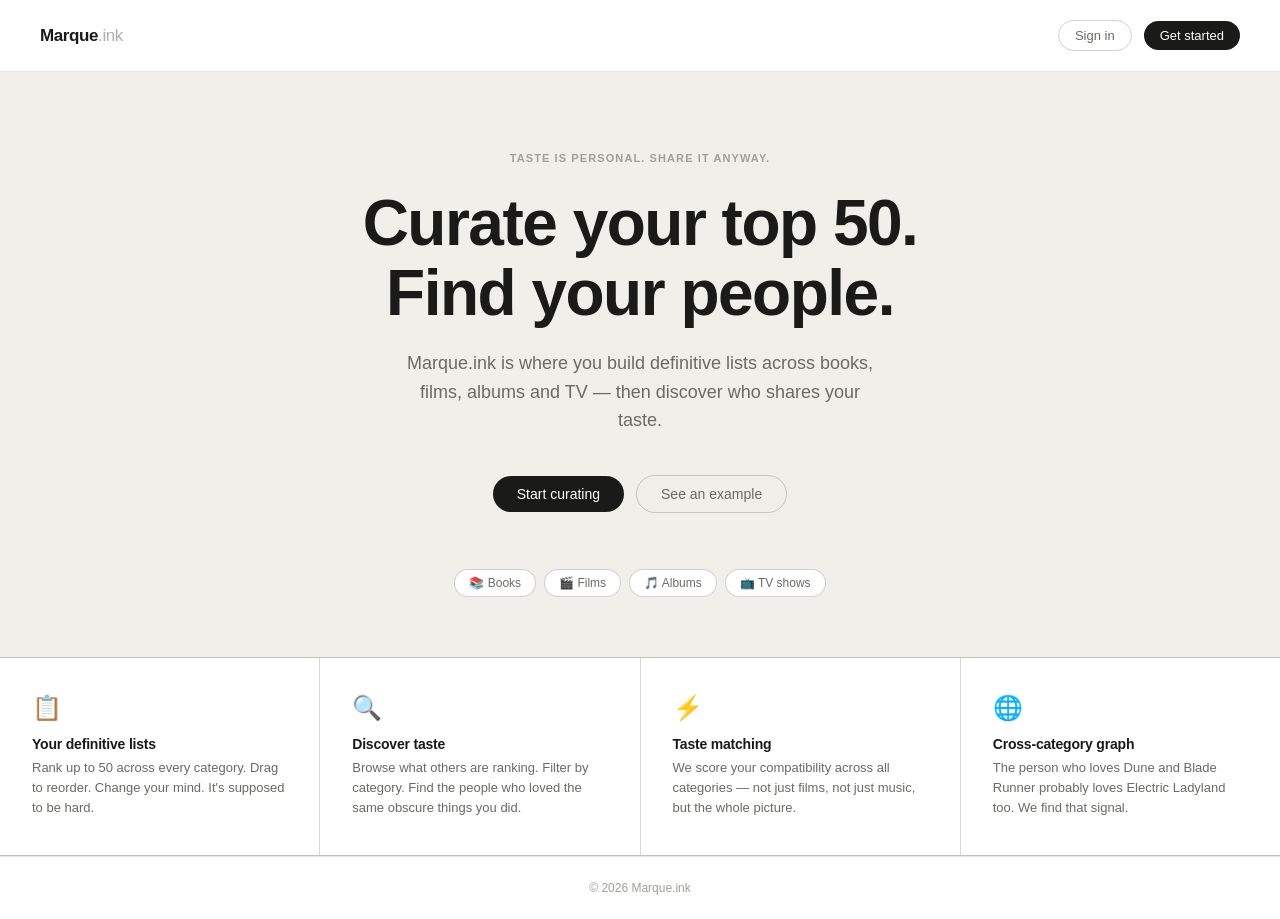
==== landing.htm @ 8df38e77 "checkpoint" ====
<!DOCTYPE html>
<html lang="en">
<head>
  <meta charset="UTF-8"/>
  <meta name="viewport" content="width=device-width, initial-scale=1.0"/>
  <title>Marque.ink — Curate your taste</title>
  <!-- Google tag (gtag.js) -->
  <script async src="https://www.googletagmanager.com/gtag/js?id=G-0Q4K1Z5866"></script>
  <script>
    window.dataLayer = window.dataLayer || [];
    function gtag(){dataLayer.push(arguments);}
    gtag('js', new Date());
    gtag('config', 'G-0Q4K1Z5866');
  </script>
  <style>
    *, *::before, *::after { box-sizing: border-box; margin: 0; padding: 0; }

    :root {
      --bg:      #ffffff;
      --bg2:     #f7f6f3;
      --bg3:     #f0efe9;
      --text:    #1a1a18;
      --text2:   #6b6a65;
      --text3:   #a09f9a;
      --border:  rgba(0,0,0,0.1);
      --border2: rgba(0,0,0,0.18);
    }

    @media (prefers-color-scheme: dark) {
      :root {
        --bg:     #141413;
        --bg2:    #1e1d1b;
        --bg3:    #252421;
        --text:   #e8e6df;
        --text2:  #9a9890;
        --text3:  #5e5d58;
        --border: rgba(255,255,255,0.08);
        --border2:rgba(255,255,255,0.14);
      }
    }

    html, body { height: 100%; }
    body {
      font-family: -apple-system, BlinkMacSystemFont, "Segoe UI", sans-serif;
      font-size: 15px;
      color: var(--text);
      background: var(--bg3);
      -webkit-font-smoothing: antialiased;
      display: flex;
      flex-direction: column;
      min-height: 100vh;
    }

    /* ── Nav ── */
    nav {
      display: flex;
      align-items: center;
      justify-content: space-between;
      padding: 20px 40px;
      background: var(--bg);
      border-bottom: 0.5px solid var(--border);
    }

    .logo { font-size: 17px; font-weight: 600; letter-spacing: -0.4px; color: var(--text); text-decoration: none; }
    .logo-muted { opacity: 0.35; font-weight: 400; }

    .nav-cta {
      display: flex; align-items: center; gap: 12px;
    }
    .btn-ghost {
      font-size: 13px; font-weight: 500; color: var(--text2); text-decoration: none;
      padding: 7px 16px; border-radius: 100px; border: 0.5px solid var(--border2);
      transition: all 0.13s;
    }
    .btn-ghost:hover { color: var(--text); border-color: var(--text); }
    .btn-solid {
      font-size: 13px; font-weight: 500; color: var(--bg); background: var(--text);
      text-decoration: none; padding: 7px 16px; border-radius: 100px;
      transition: opacity 0.13s;
    }
    .btn-solid:hover { opacity: 0.8; }

    /* ── Hero ── */
    .hero {
      flex: 1;
      display: flex;
      flex-direction: column;
      align-items: center;
      justify-content: center;
      text-align: center;
      padding: 80px 24px 60px;
    }

    .hero-eyebrow {
      font-size: 11px; font-weight: 600; letter-spacing: 0.1em; text-transform: uppercase;
      color: var(--text3); margin-bottom: 24px;
    }

    .hero-title {
      font-size: clamp(36px, 6vw, 64px);
      font-weight: 600;
      letter-spacing: -1.5px;
      line-height: 1.1;
      max-width: 720px;
      margin-bottom: 20px;
    }

    .hero-sub {
      font-size: clamp(15px, 2vw, 18px);
      color: var(--text2);
      max-width: 480px;
      line-height: 1.6;
      margin-bottom: 40px;
    }

    .hero-actions {
      display: flex; gap: 12px; align-items: center; flex-wrap: wrap; justify-content: center;
    }
    .hero-actions .btn-solid { font-size: 14px; padding: 10px 24px; }
    .hero-actions .btn-ghost { font-size: 14px; padding: 10px 24px; }

    /* ── Categories strip ── */
    .cats {
      display: flex; gap: 8px; justify-content: center; flex-wrap: wrap;
      margin-top: 56px;
    }
    .cat-pill {
      display: flex; align-items: center; gap: 6px;
      font-size: 12px; font-weight: 500; color: var(--text2);
      padding: 6px 14px; border-radius: 100px;
      border: 0.5px solid var(--border2);
      background: var(--bg);
    }

    /* ── Feature grid ── */
    .features {
      display: grid;
      grid-template-columns: repeat(auto-fit, minmax(220px, 1fr));
      gap: 1px;
      background: var(--border);
      border-top: 0.5px solid var(--border);
      border-bottom: 0.5px solid var(--border);
    }
    .feature {
      background: var(--bg);
      padding: 36px 32px;
    }
    .feature-icon { font-size: 24px; margin-bottom: 14px; }
    .feature-title { font-size: 14px; font-weight: 600; margin-bottom: 6px; letter-spacing: -0.2px; }
    .feature-desc { font-size: 13px; color: var(--text2); line-height: 1.55; }

    /* ── Footer ── */
    footer {
      text-align: center;
      padding: 24px;
      font-size: 12px;
      color: var(--text3);
      background: var(--bg);
      border-top: 0.5px solid var(--border);
    }

    @media (max-width: 600px) {
      nav { padding: 16px 20px; }
      .hero { padding: 60px 20px 48px; }
      .features { grid-template-columns: 1fr; }
      .feature { padding: 28px 24px; }
    }
  </style>
</head>
<body>

  <nav>
    <a class="logo" href="/">Marque<span class="logo-muted">.ink</span></a>
    <div class="nav-cta">
      <a class="btn-ghost" href="/index.html">Sign in</a>
      <a class="btn-solid" href="/index.html">Get started</a>
    </div>
  </nav>

  <section class="hero">
    <div class="hero-eyebrow">Taste is personal. Share it anyway.</div>
    <h1 class="hero-title">Curate your top 50.<br>Find your people.</h1>
    <p class="hero-sub">Marque.ink is where you build definitive lists across books, films, albums and TV — then discover who shares your taste.</p>
    <div class="hero-actions">
      <a class="btn-solid" href="/index.html">Start curating</a>
      <a class="btn-ghost" href="/index.html">See an example</a>
    </div>
    <div class="cats">
      <div class="cat-pill">📚 Books</div>
      <div class="cat-pill">🎬 Films</div>
      <div class="cat-pill">🎵 Albums</div>
      <div class="cat-pill">📺 TV shows</div>
    </div>
  </section>

  <div class="features">
    <div class="feature">
      <div class="feature-icon">📋</div>
      <div class="feature-title">Your definitive lists</div>
      <div class="feature-desc">Rank up to 50 across every category. Drag to reorder. Change your mind. It's supposed to be hard.</div>
    </div>
    <div class="feature">
      <div class="feature-icon">🔍</div>
      <div class="feature-title">Discover taste</div>
      <div class="feature-desc">Browse what others are ranking. Filter by category. Find the people who loved the same obscure things you did.</div>
    </div>
    <div class="feature">
      <div class="feature-icon">⚡</div>
      <div class="feature-title">Taste matching</div>
      <div class="feature-desc">We score your compatibility across all categories — not just films, not just music, but the whole picture.</div>
    </div>
    <div class="feature">
      <div class="feature-icon">🌐</div>
      <div class="feature-title">Cross-category graph</div>
      <div class="feature-desc">The person who loves Dune and Blade Runner probably loves Electric Ladyland too. We find that signal.</div>
    </div>
  </div>

  <footer>
    &copy; 2026 Marque.ink
  </footer>

</body>
</html>
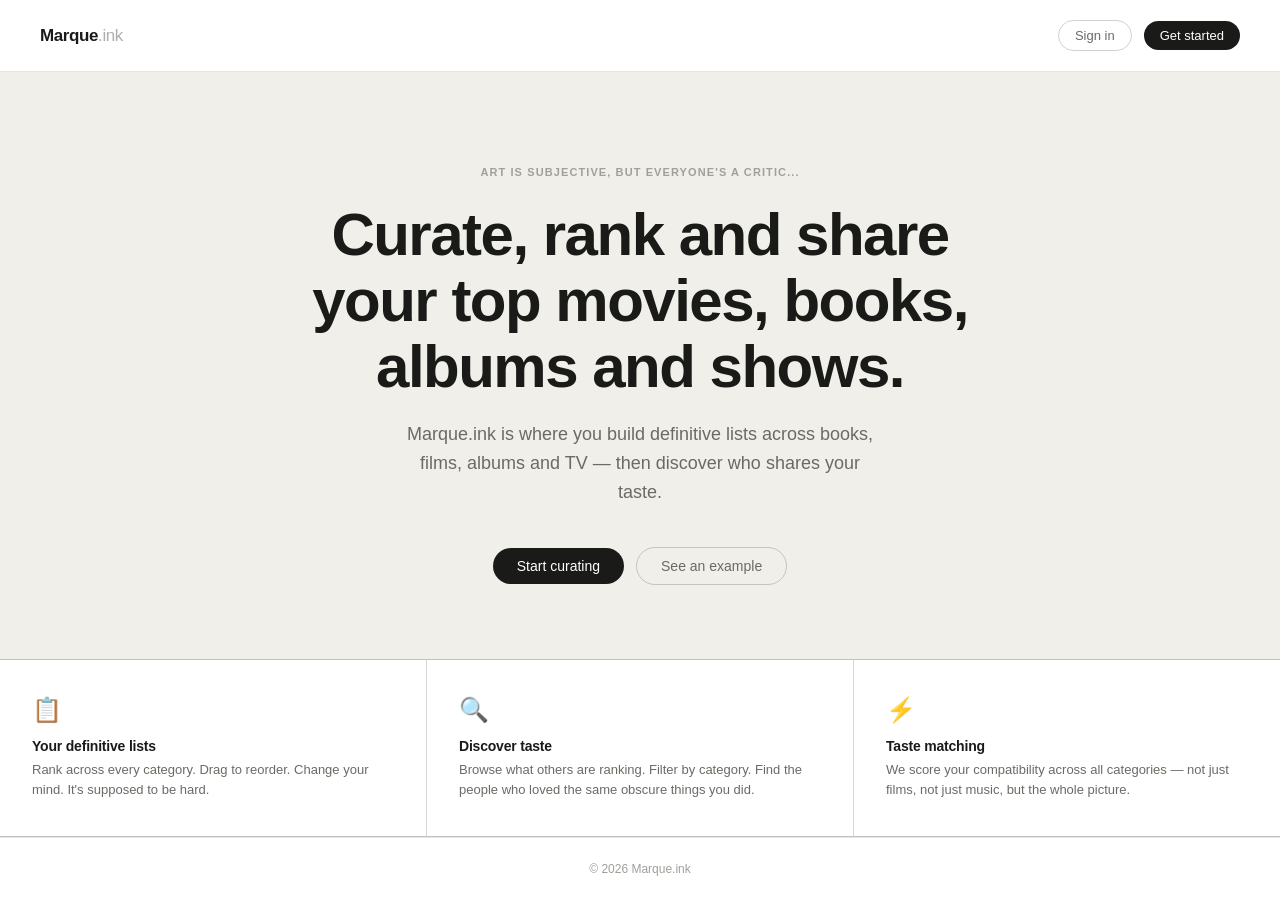
==== commit e476ce60: "checkpoint" ====
--- a/landing.htm
+++ b/landing.htm
@@ -97,7 +97,7 @@
     }
 
     .hero-title {
-      font-size: clamp(36px, 6vw, 64px);
+      font-size: clamp(34px, 6vw, 60px);
       font-weight: 600;
       letter-spacing: -1.5px;
       line-height: 1.1;
@@ -178,26 +178,20 @@
   </nav>
 
   <section class="hero">
-    <div class="hero-eyebrow">Taste is personal. Share it anyway.</div>
-    <h1 class="hero-title">Curate your top 50.<br>Find your people.</h1>
+    <div class="hero-eyebrow">Art is subjective, but everyone's a critic...</div>
+    <h1 class="hero-title">Curate, rank and share<br>your top movies, books,<br>albums and shows.</h1>
     <p class="hero-sub">Marque.ink is where you build definitive lists across books, films, albums and TV — then discover who shares your taste.</p>
     <div class="hero-actions">
       <a class="btn-solid" href="/index.html">Start curating</a>
       <a class="btn-ghost" href="/index.html">See an example</a>
     </div>
-    <div class="cats">
-      <div class="cat-pill">📚 Books</div>
-      <div class="cat-pill">🎬 Films</div>
-      <div class="cat-pill">🎵 Albums</div>
-      <div class="cat-pill">📺 TV shows</div>
-    </div>
   </section>
 
   <div class="features">
     <div class="feature">
       <div class="feature-icon">📋</div>
       <div class="feature-title">Your definitive lists</div>
-      <div class="feature-desc">Rank up to 50 across every category. Drag to reorder. Change your mind. It's supposed to be hard.</div>
+      <div class="feature-desc">Rank across every category. Drag to reorder. Change your mind. It's supposed to be hard.</div>
     </div>
     <div class="feature">
       <div class="feature-icon">🔍</div>
@@ -209,11 +203,6 @@
       <div class="feature-title">Taste matching</div>
       <div class="feature-desc">We score your compatibility across all categories — not just films, not just music, but the whole picture.</div>
     </div>
-    <div class="feature">
-      <div class="feature-icon">🌐</div>
-      <div class="feature-title">Cross-category graph</div>
-      <div class="feature-desc">The person who loves Dune and Blade Runner probably loves Electric Ladyland too. We find that signal.</div>
-    </div>
   </div>
 
   <footer>
